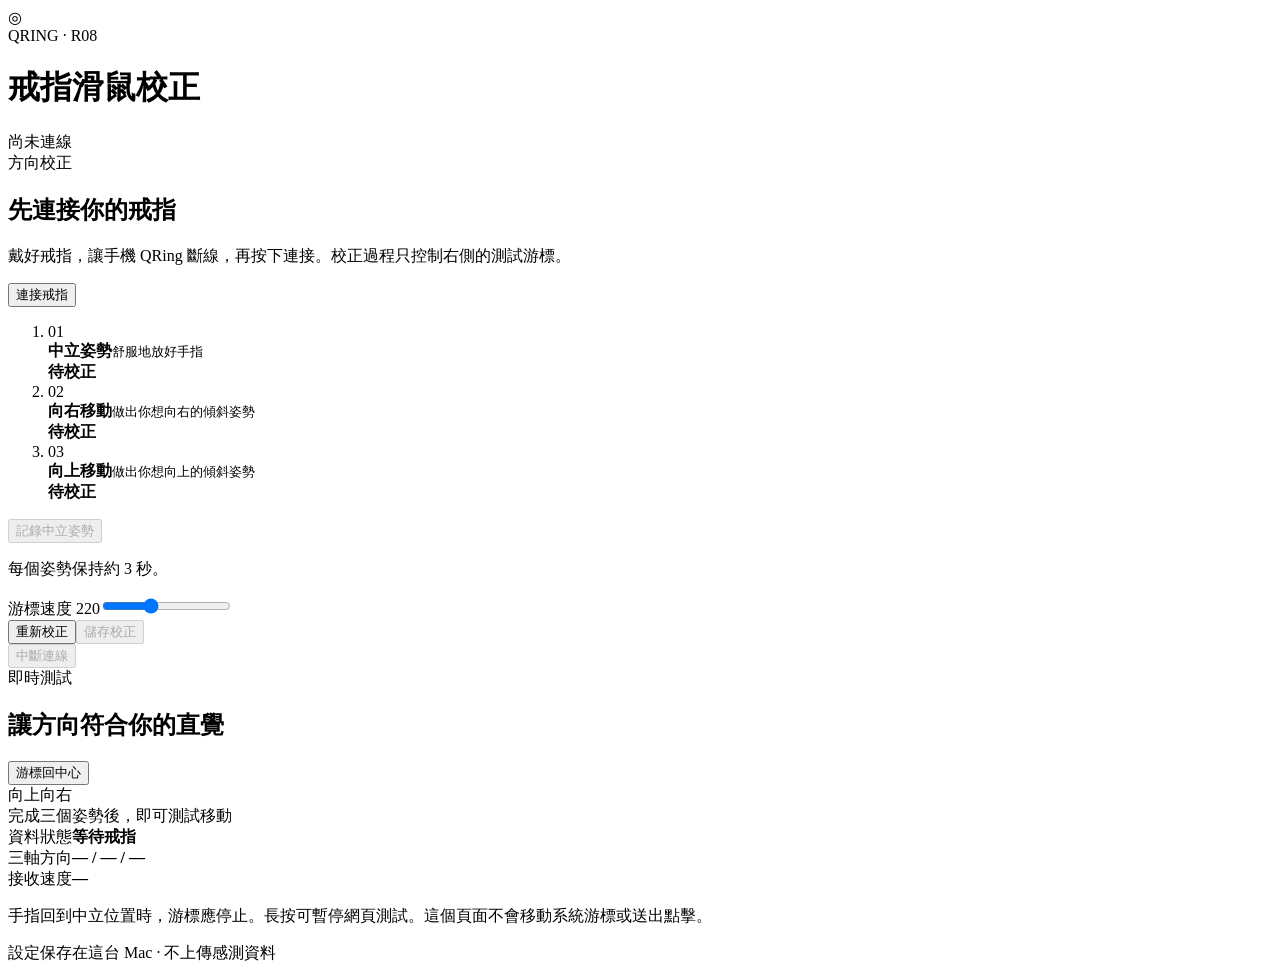
==== web/index.html @ e2f6cae1 "feat: add guided ring direction calibration (web/index.html)" ====
<!doctype html>
<html lang="zh-Hant"><head><meta charset="utf-8"><meta name="viewport" content="width=device-width,initial-scale=1"><title>QRing 戒指滑鼠校正</title><meta name="description" content="校正戒指滑鼠的中立姿勢與移動方向，測試游標速度並儲存設定。"><link rel="icon" href="data:image/svg+xml,%3Csvg xmlns='http://www.w3.org/2000/svg' viewBox='0 0 32 32'%3E%3Crect width='32' height='32' rx='8' fill='%230c1424'/%3E%3Ccircle cx='16' cy='16' r='9' fill='none' stroke='%2342dfb7' stroke-width='3'/%3E%3Ccircle cx='16' cy='16' r='2' fill='%2342dfb7'/%3E%3C/svg%3E"><link rel="stylesheet" href="style.css"></head>
<body><header><div class="mark">◎</div><div><span class="eyebrow">QRING · R08</span><h1>戒指滑鼠校正</h1></div><div class="badge" id="status">尚未連線</div></header>
<main><section class="workflow"><div class="section-label">方向校正</div><h2 id="title">先連接你的戒指</h2><p id="instruction">戴好戒指，讓手機 QRing 斷線，再按下連接。校正過程只控制右側的測試游標。</p><button class="primary" id="connect">連接戒指</button><a class="primary" id="localLink" href="http://127.0.0.1:8765" hidden>開啟這台 Mac 的校正工具</a><p id="hostedNote" hidden>實際校正需要這台 Mac 上的戒指服務。線上版本不會直接控制你的電腦。</p>
<ol id="steps"><li data-step="0"><span>01</span><div><strong>中立姿勢</strong><small>舒服地放好手指</small></div><b>待校正</b></li><li data-step="1"><span>02</span><div><strong>向右移動</strong><small>做出你想向右的傾斜姿勢</small></div><b>待校正</b></li><li data-step="2"><span>03</span><div><strong>向上移動</strong><small>做出你想向上的傾斜姿勢</small></div><b>待校正</b></li></ol>
<div class="capture"><button id="capture" disabled>記錄中立姿勢</button><div class="progress"><i id="progress"></i></div><p class="hint" id="message" role="status" aria-live="polite">每個姿勢保持約 3 秒。</p></div>
<div class="settings"><label for="speed">游標速度 <output id="speedValue">220</output></label><input id="speed" type="range" min="60" max="500" step="10" value="220"><div class="actions"><button id="reset">重新校正</button><button class="primary" id="save" disabled>儲存校正</button></div><button id="disconnect" class="text-button" disabled>中斷連線</button></div></section>
<section class="instrument"><div class="panel-top"><div><span class="section-label">即時測試</span><h2>讓方向符合你的直覺</h2></div><button id="center">游標回中心</button></div><div id="pad"><div class="axis horizontal"></div><div class="axis vertical"></div><span class="north">向上</span><span class="east">向右</span><div class="target-ring"></div><div id="cursor"></div><div id="padHint">完成三個姿勢後，即可測試移動</div></div><div class="live"><div><span>資料狀態</span><strong id="fresh">等待戒指</strong></div><div><span>三軸方向</span><strong id="xyz">— / — / —</strong></div><div><span>接收速度</span><strong id="hz">—</strong></div></div><p class="footnote">手指回到中立位置時，游標應停止。長按可暫停網頁測試。這個頁面不會移動系統游標或送出點擊。</p></section></main><footer>設定保存在這台 Mac · 不上傳感測資料</footer><script src="app.js"></script></body></html>
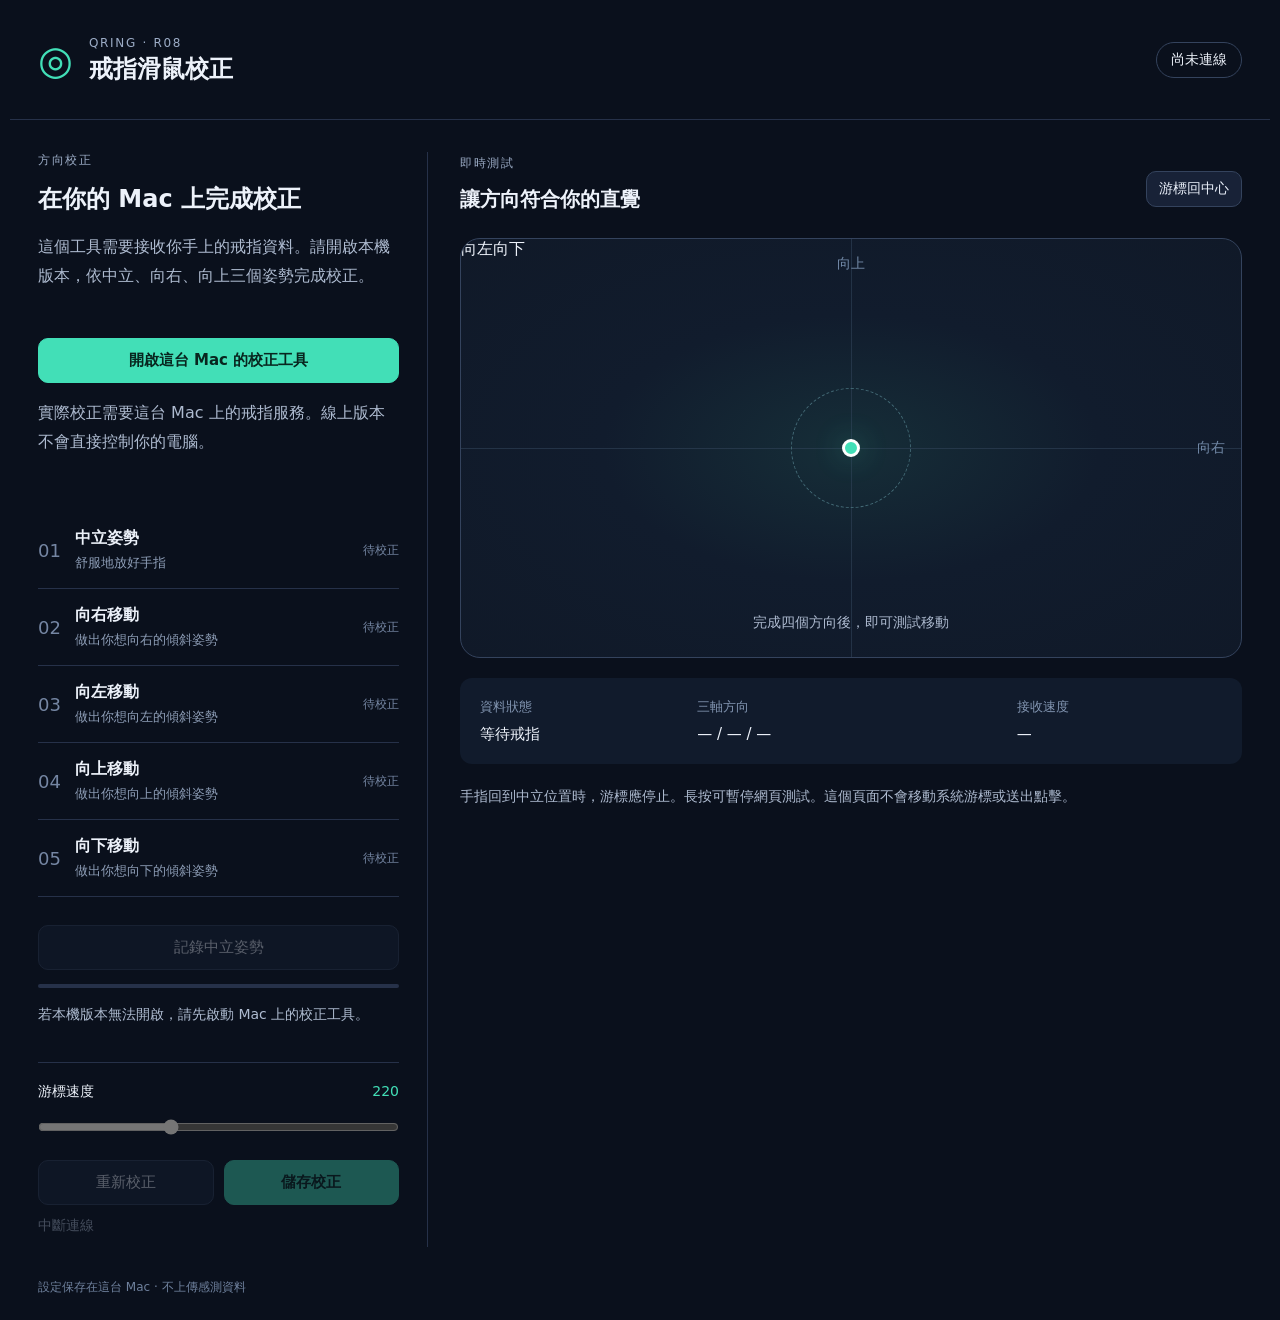
==== commit 8e7381bb: "feat: calibrate all four mouse directions (web/index.html)" ====
--- a/web/index.html
+++ b/web/index.html
@@ -2,7 +2,7 @@
 <html lang="zh-Hant"><head><meta charset="utf-8"><meta name="viewport" content="width=device-width,initial-scale=1"><title>QRing 戒指滑鼠校正</title><meta name="description" content="校正戒指滑鼠的中立姿勢與移動方向，測試游標速度並儲存設定。"><link rel="icon" href="data:image/svg+xml,%3Csvg xmlns='http://www.w3.org/2000/svg' viewBox='0 0 32 32'%3E%3Crect width='32' height='32' rx='8' fill='%230c1424'/%3E%3Ccircle cx='16' cy='16' r='9' fill='none' stroke='%2342dfb7' stroke-width='3'/%3E%3Ccircle cx='16' cy='16' r='2' fill='%2342dfb7'/%3E%3C/svg%3E"><link rel="stylesheet" href="style.css"></head>
 <body><header><div class="mark">◎</div><div><span class="eyebrow">QRING · R08</span><h1>戒指滑鼠校正</h1></div><div class="badge" id="status">尚未連線</div></header>
 <main><section class="workflow"><div class="section-label">方向校正</div><h2 id="title">先連接你的戒指</h2><p id="instruction">戴好戒指，讓手機 QRing 斷線，再按下連接。校正過程只控制右側的測試游標。</p><button class="primary" id="connect">連接戒指</button><a class="primary" id="localLink" href="http://127.0.0.1:8765" hidden>開啟這台 Mac 的校正工具</a><p id="hostedNote" hidden>實際校正需要這台 Mac 上的戒指服務。線上版本不會直接控制你的電腦。</p>
-<ol id="steps"><li data-step="0"><span>01</span><div><strong>中立姿勢</strong><small>舒服地放好手指</small></div><b>待校正</b></li><li data-step="1"><span>02</span><div><strong>向右移動</strong><small>做出你想向右的傾斜姿勢</small></div><b>待校正</b></li><li data-step="2"><span>03</span><div><strong>向上移動</strong><small>做出你想向上的傾斜姿勢</small></div><b>待校正</b></li></ol>
+<ol id="steps"><li data-step="0"><span>01</span><div><strong>中立姿勢</strong><small>舒服地放好手指</small></div><b>待校正</b></li><li data-step="1"><span>02</span><div><strong>向右移動</strong><small>做出你想向右的傾斜姿勢</small></div><b>待校正</b></li><li data-step="2"><span>03</span><div><strong>向左移動</strong><small>做出你想向左的傾斜姿勢</small></div><b>待校正</b></li><li data-step="3"><span>04</span><div><strong>向上移動</strong><small>做出你想向上的傾斜姿勢</small></div><b>待校正</b></li><li data-step="4"><span>05</span><div><strong>向下移動</strong><small>做出你想向下的傾斜姿勢</small></div><b>待校正</b></li></ol>
 <div class="capture"><button id="capture" disabled>記錄中立姿勢</button><div class="progress"><i id="progress"></i></div><p class="hint" id="message" role="status" aria-live="polite">每個姿勢保持約 3 秒。</p></div>
 <div class="settings"><label for="speed">游標速度 <output id="speedValue">220</output></label><input id="speed" type="range" min="60" max="500" step="10" value="220"><div class="actions"><button id="reset">重新校正</button><button class="primary" id="save" disabled>儲存校正</button></div><button id="disconnect" class="text-button" disabled>中斷連線</button></div></section>
-<section class="instrument"><div class="panel-top"><div><span class="section-label">即時測試</span><h2>讓方向符合你的直覺</h2></div><button id="center">游標回中心</button></div><div id="pad"><div class="axis horizontal"></div><div class="axis vertical"></div><span class="north">向上</span><span class="east">向右</span><div class="target-ring"></div><div id="cursor"></div><div id="padHint">完成三個姿勢後，即可測試移動</div></div><div class="live"><div><span>資料狀態</span><strong id="fresh">等待戒指</strong></div><div><span>三軸方向</span><strong id="xyz">— / — / —</strong></div><div><span>接收速度</span><strong id="hz">—</strong></div></div><p class="footnote">手指回到中立位置時，游標應停止。長按可暫停網頁測試。這個頁面不會移動系統游標或送出點擊。</p></section></main><footer>設定保存在這台 Mac · 不上傳感測資料</footer><script src="app.js"></script></body></html>
+<section class="instrument"><div class="panel-top"><div><span class="section-label">即時測試</span><h2>讓方向符合你的直覺</h2></div><button id="center">游標回中心</button></div><div id="pad"><div class="axis horizontal"></div><div class="axis vertical"></div><span class="north">向上</span><span class="east">向右</span><span class="west">向左</span><span class="south">向下</span><div class="target-ring"></div><div id="cursor"></div><div id="padHint">完成四個方向後，即可測試移動</div></div><div class="live"><div><span>資料狀態</span><strong id="fresh">等待戒指</strong></div><div><span>三軸方向</span><strong id="xyz">— / — / —</strong></div><div><span>接收速度</span><strong id="hz">—</strong></div></div><p class="footnote">手指回到中立位置時，游標應停止。長按可暫停網頁測試。這個頁面不會移動系統游標或送出點擊。</p></section></main><footer>設定保存在這台 Mac · 不上傳感測資料</footer><script src="app.js"></script></body></html>
--- a/web/style.css
+++ b/web/style.css
@@ -0,0 +1 @@
+:root{color-scheme:dark;font-family:'Noto Sans TC',system-ui,sans-serif;background:#0a101c;color:#edf2fa;font-size:16px}*{box-sizing:border-box}body{margin:0}header,main,footer{max-width:1260px;margin:auto}header{padding:32px 28px;display:flex;align-items:center;gap:16px;border-bottom:1px solid #263149}.mark{font-size:40px;color:#42dfb7}.eyebrow,.section-label{font-size:12px;letter-spacing:.14em;color:#9cacc6}h1{font-size:24px;margin:2px 0}h2{font-size:24px;margin:12px 0;font-weight:600;line-height:1.5}p{color:#aebbd0;line-height:1.8}header .badge{margin-left:auto;padding:8px 14px;border:1px solid #34435d;border-radius:30px;font-size:14px}.badge.connected{color:#42dfb7;border-color:#227461}main{display:grid;grid-template-columns:390px 1fr;gap:32px;padding:32px 28px}.workflow{padding-right:28px;border-right:1px solid #263149}.workflow>p{min-height:85px;margin-bottom:20px}button,.primary{font:inherit;font-size:15px;cursor:pointer;color:#eaf0fa;background:#182237;border:1px solid #34435d;border-radius:10px;padding:12px 16px;transition:.15s;text-decoration:none;display:inline-block}button:hover:not(:disabled){border-color:#42dfb7}button:focus-visible,a:focus-visible,input:focus-visible{outline:3px solid #42dfb7;outline-offset:3px}.primary{background:#42dfb7;border-color:#42dfb7;color:#08261f;font-weight:600}button:disabled{opacity:.35;cursor:not-allowed}#connect,#localLink,#capture{width:100%;text-align:center}[hidden]{display:none!important}ol{padding:0;list-style:none;margin:28px 0}li{display:flex;align-items:center;gap:14px;padding:16px 0;border-bottom:1px solid #263149}li>span{font-size:18px;color:#7586a3;font-variant-numeric:tabular-nums}li div{flex:1}li strong{font-size:16px;display:block}li small{font-size:13px;display:block;color:#8e9eb7;margin-top:5px}li b{font-size:12px;font-weight:400;color:#7586a3}.done>span,.done b{color:#42dfb7}.active>span{color:#fff}.progress{height:4px;border-radius:4px;background:#263149;margin-top:14px;overflow:hidden}.progress i{display:block;height:100%;width:0;background:#42dfb7}.hint{font-size:14px;min-height:46px}.settings{border-top:1px solid #263149;padding-top:20px}label{display:flex;justify-content:space-between;font-size:14px}output{color:#42dfb7}input[type=range]{width:100%;accent-color:#42dfb7;margin:18px 0 25px}.actions{display:flex;gap:10px}.actions>*{flex:1}.text-button{border:0;background:none;color:#aebbd0;padding-left:0;font-size:14px}.panel-top{display:flex;align-items:center;justify-content:space-between;gap:16px}.panel-top h2{font-size:20px}.panel-top button{font-size:14px;padding:8px 12px}#pad{height:420px;position:relative;border:1px solid #34435d;border-radius:20px;background:radial-gradient(ellipse at center,#162e38 0,#111c2d 45%,#101928 100%);overflow:hidden;margin-top:12px}.axis{position:absolute;background:#314459;opacity:.6}.horizontal{height:1px;width:100%;top:50%}.vertical{width:1px;height:100%;left:50%}.target-ring{position:absolute;left:50%;top:50%;width:120px;height:120px;border:1px dashed #416773;border-radius:50%;transform:translate(-50%,-50%)}.north,.east{position:absolute;color:#7188a6;font-size:14px}.north{top:16px;left:50%;transform:translateX(-50%)}.east{right:16px;top:50%;transform:translateY(-50%)}#cursor{position:absolute;left:50%;top:50%;width:18px;height:18px;border:3px solid white;background:#42dfb7;border-radius:50%;box-shadow:0 0 30px #42dfb755;transform:translate(-50%,-50%)}#padHint{position:absolute;bottom:25px;left:20px;right:20px;text-align:center;color:#aebbd0;font-size:14px}.live{display:grid;grid-template-columns:1fr 1.5fr 1fr;gap:12px;margin-top:20px;padding:20px;background:#111b2c;border-radius:12px}.live span{display:block;color:#8194b0;font-size:13px;margin-bottom:8px}.live strong{font-size:15px;font-weight:500;font-variant-numeric:tabular-nums}.footnote{font-size:14px;margin-top:20px}footer{padding:0 28px 24px;color:#6f819d;font-size:12px}@media(max-width:850px){main{grid-template-columns:1fr}.workflow{border:0;padding:0}.workflow>p{min-height:0}#pad{height:330px}header{padding:20px}main{padding:24px 20px}.live{grid-template-columns:1fr}.panel-top{align-items:flex-start}h1{font-size:20px}.badge{max-width:130px}footer{padding:0 20px 24px}}
